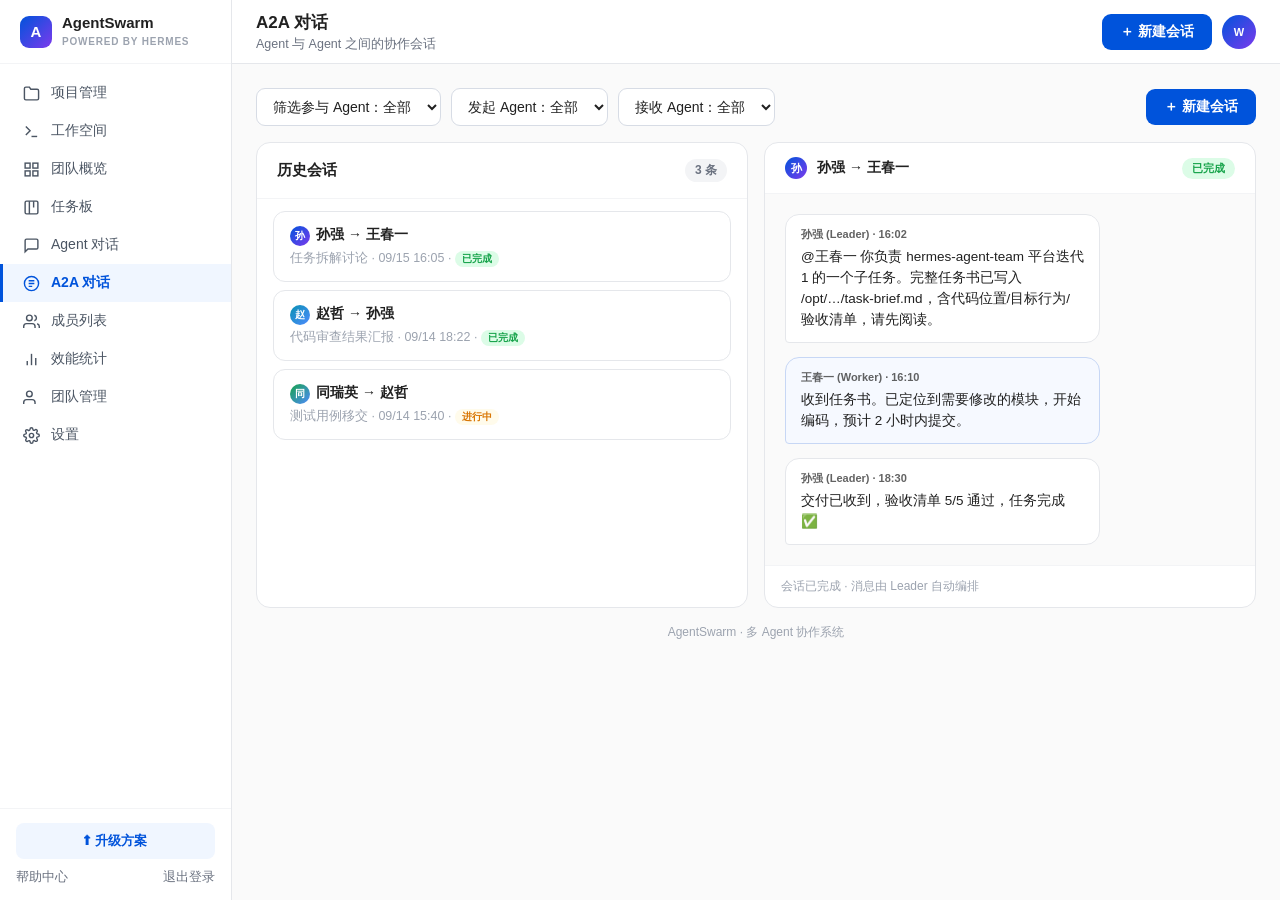
==== agentswarm-ui/a2a.html @ 7c07912c "feat(agentswarm-ui): baseline round2 - add AgentSwarm UI static pages (10 pages)" ====
<!DOCTYPE html>
<html lang="zh-CN">
<head>
<meta charset="UTF-8">
<meta name="viewport" content="width=device-width, initial-scale=1.0">
<title>AgentSwarm - A2A 对话</title>
<style>
*{margin:0;padding:0;box-sizing:border-box}
body{font-family:'Plus Jakarta Sans',-apple-system,'PingFang SC','Microsoft YaHei',sans-serif;background:#fafafa;color:#212121}
.layout{display:flex;min-height:100vh}
.sidebar{width:232px;background:#fff;border-right:1px solid #e5e7eb;position:fixed;top:0;bottom:0;left:0;display:flex;flex-direction:column;z-index:100}
.logo{height:64px;display:flex;align-items:center;gap:10px;padding:0 20px;border-bottom:1px solid #f3f4f6}
.logo-mark{width:32px;height:32px;border-radius:9px;background:linear-gradient(135deg,#0053db,#7c3aed);display:flex;align-items:center;justify-content:center;color:#fff;font-weight:700;font-size:15px}
.logo b{font-size:15px;display:block}.logo small{font-size:10px;color:#9ca3af;letter-spacing:.08em;font-weight:600}
.nav{flex:1;overflow-y:auto;padding:10px 0}
.nav-item{display:flex;align-items:center;gap:11px;padding:10px 20px;font-size:14px;color:#4b5563;text-decoration:none;border-left:3px solid transparent;cursor:pointer}
.nav-item:hover{background:#f9fafb;color:#0053db}
.nav-item.active{background:#f0f6ff;color:#0053db;border-left-color:#0053db;font-weight:600}
.nav-item svg{width:17px;height:17px;flex-shrink:0}
.sidebar-footer{padding:14px 16px;border-top:1px solid #f3f4f6}
.btn-upgrade{display:block;text-align:center;padding:9px;border-radius:8px;background:#f0f6ff;color:#0053db;font-weight:600;font-size:13px;text-decoration:none;margin-bottom:10px}
.sidebar-footer .links{display:flex;justify-content:space-between}
.sidebar-footer .links a{color:#6b7280;font-size:12.5px;text-decoration:none}
.sidebar-footer .links a:hover{color:#0053db}
.main{flex:1;margin-left:232px;display:flex;flex-direction:column}
.header{height:64px;background:#fff;border-bottom:1px solid #e5e7eb;display:flex;align-items:center;justify-content:space-between;padding:0 24px;position:sticky;top:0;z-index:50}
.h-title{font-size:17px;font-weight:700}
.h-sub{font-size:12.5px;color:#6b7280;margin-top:2px}
.header-actions{display:flex;align-items:center;gap:10px}
.icon-btn{width:34px;height:34px;border-radius:8px;border:1px solid #e5e7eb;background:#fff;display:flex;align-items:center;justify-content:center;color:#6b7280;cursor:pointer}
.icon-btn:hover{color:#0053db;border-color:#0053db}
.content{flex:1;padding:24px;max-width:1440px;width:100%}
.grid{display:grid;gap:16px}
.g4{grid-template-columns:repeat(4,1fr)}
.g3{grid-template-columns:repeat(3,1fr)}
.g2{grid-template-columns:repeat(2,1fr)}
.card{background:#fff;border:1px solid #e5e7eb;border-radius:14px}
.card-pad{padding:20px}
.card-head{padding:16px 20px;border-bottom:1px solid #f3f4f6;display:flex;align-items:center;justify-content:space-between;gap:12px}
.card-title{font-size:15px;font-weight:600}
.card-sub{font-size:12.5px;color:#9ca3af;font-weight:400;margin-top:2px}
.stat-label{font-size:13px;color:#6b7280;display:flex;align-items:center;gap:8px;margin-bottom:10px}
.stat-icon{width:34px;height:34px;border-radius:9px;display:flex;align-items:center;justify-content:center;font-size:16px}
.stat-value{font-size:28px;font-weight:700}
.stat-value small{font-size:13px;color:#9ca3af;font-weight:500;margin-left:2px}
.btn{display:inline-flex;align-items:center;gap:6px;padding:9px 18px;border-radius:9px;font-size:14px;font-weight:600;cursor:pointer;border:none;text-decoration:none;font-family:inherit;transition:all .15s}
.btn-primary{background:#0053db;color:#fff}.btn-primary:hover{background:#0043b8}
.btn-outline{border:1px solid #d7dce5;color:#374151;background:#fff}.btn-outline:hover{border-color:#0053db;color:#0053db}
.btn-sm{padding:5px 12px;font-size:12.5px;border-radius:7px}
.btn-danger{border:1px solid #fecaca;color:#dc2626;background:#fff}.btn-danger:hover{background:#fef2f2}
.health-row{display:flex;align-items:center;gap:12px;padding:11px 0;border-bottom:1px solid #f3f4f6;font-size:13.5px}
.health-row:last-child{border-bottom:none}
.dot{width:8px;height:8px;border-radius:50%;flex-shrink:0}
.dot-green{background:#22c55e}.dot-red{background:#ef4444}.dot-amber{background:#f59e0b}
.health-row .lat{margin-left:auto;color:#9ca3af;font-size:12px}
.badge{display:inline-flex;align-items:center;gap:5px;padding:3px 10px;border-radius:12px;font-size:12px;font-weight:600}
.badge-green{background:#dcfce7;color:#16a34a}
.badge-blue{background:#eff6ff;color:#0053db}
.badge-gray{background:#f3f4f6;color:#6b7280}
.badge-orange{background:#fffbeb;color:#d97706}
.badge-red{background:#fee2e2;color:#dc2626}
.badge-purple{background:#f3e8ff;color:#7c3aed}
.team-row{display:flex;align-items:center;gap:14px;padding:14px 0;border-bottom:1px solid #f3f4f6}
.team-row:last-child{border-bottom:none}
.team-ic{width:38px;height:38px;border-radius:10px;display:flex;align-items:center;justify-content:center;font-size:15px;font-weight:700;flex-shrink:0}
.team-name{font-weight:600;font-size:14px}
.team-meta{font-size:12.5px;color:#9ca3af;margin-top:2px}
.toolbar{display:flex;align-items:center;gap:10px;flex-wrap:wrap;margin-bottom:16px}
select,input[type=text],input[type=password],textarea{padding:9px 12px;border:1px solid #d7dce5;border-radius:9px;font-size:14px;background:#fff;color:#212121;outline:none;font-family:inherit}
select:focus,input:focus,textarea:focus{border-color:#0053db}
textarea{min-height:70px;resize:vertical;width:100%}
.kanban{display:grid;grid-template-columns:repeat(4,1fr);gap:14px}
.kb-col{background:#f3f4f6;border-radius:14px;padding:12px;min-height:300px}
.kb-head{display:flex;align-items:center;justify-content:space-between;padding:4px 6px 12px;font-size:13px;font-weight:600}
.kb-count{background:#e5e7eb;color:#6b7280;border-radius:10px;padding:1px 9px;font-size:12px}
.kb-card{background:#fff;border:1px solid #e5e7eb;border-radius:11px;padding:13px;margin-bottom:10px;border-left:3px solid #d7dce5}
.kb-card.b-blue{border-left-color:#0053db}.kb-card.b-green{border-left-color:#22c55e}.kb-card.b-amber{border-left-color:#f59e0b}
.kb-title{font-size:13.5px;font-weight:600;line-height:1.45;margin-bottom:8px}
.kb-meta{display:flex;align-items:center;gap:6px;font-size:12px;color:#9ca3af}
.avatar{width:22px;height:22px;border-radius:50%;background:linear-gradient(135deg,#0053db,#7c3aed);color:#fff;display:inline-flex;align-items:center;justify-content:center;font-size:11px;font-weight:600;flex-shrink:0}
.tabs{display:flex;gap:4px;border-bottom:1px solid #e5e7eb;margin-bottom:16px}
.tab{padding:10px 16px;font-size:14px;color:#6b7280;cursor:pointer;border-bottom:2px solid transparent}
.tab.active{color:#0053db;font-weight:600;border-bottom-color:#0053db}
.chips{display:flex;gap:8px;flex-wrap:wrap}
.chip{padding:7px 15px;border-radius:18px;font-size:13px;border:1px solid #d7dce5;background:#fff;color:#4b5563;cursor:pointer}
.chip.on{background:#0053db;border-color:#0053db;color:#fff;font-weight:600}
.bar-row{display:flex;align-items:center;gap:12px;margin-bottom:14px;font-size:13.5px}
.bar-row .bl{width:64px;font-weight:600;flex-shrink:0}
.bar-track{flex:1;height:10px;background:#eef1f5;border-radius:6px;overflow:hidden}
.bar-fill{height:100%;background:linear-gradient(90deg,#0053db,#4f8bff);border-radius:6px}
.bar-row .bv{width:44px;text-align:right;color:#6b7280;font-size:12.5px;flex-shrink:0}
.donut{width:130px;height:130px;border-radius:50%;background:conic-gradient(#0053db 0 100%,#e5e7eb 100%);display:flex;align-items:center;justify-content:center;margin:0 auto}
.donut i{width:86px;height:86px;border-radius:50%;background:#fff;display:flex;align-items:center;justify-content:center;font-style:normal;font-weight:700;font-size:20px}
.member-row{display:flex;align-items:center;gap:14px;padding:13px 0;border-bottom:1px solid #f3f4f6}
.member-row:last-child{border-bottom:none}
.avatar-lg{width:40px;height:40px;border-radius:50%;color:#fff;display:flex;align-items:center;justify-content:center;font-size:15px;font-weight:700;flex-shrink:0}
.m-name{font-weight:600;font-size:14px;display:flex;align-items:center;gap:8px}
.m-handle{font-size:12.5px;color:#9ca3af;margin-top:2px}
.m-actions{margin-left:auto;display:flex;gap:8px}
.chat-layout{display:grid;grid-template-columns:280px 1fr 260px;gap:16px;height:calc(100vh - 64px - 48px)}
.chat-list{overflow-y:auto}
.chat-item{display:flex;align-items:center;gap:11px;padding:11px 14px;border-bottom:1px solid #f3f4f6;cursor:pointer}
.chat-item:hover{background:#f9fafb}
.chat-item.on{background:#f0f6ff}
.status-dot{width:8px;height:8px;border-radius:50%;flex-shrink:0}
.chat-main{display:flex;flex-direction:column;background:#fff;border:1px solid #e5e7eb;border-radius:14px;overflow:hidden}
.chat-head{padding:14px 20px;border-bottom:1px solid #f3f4f6;display:flex;align-items:center;gap:10px}
.chat-msgs{flex:1;overflow-y:auto;padding:20px;display:flex;flex-direction:column;gap:14px;background:#fafafa}
.bubble{max-width:70%;padding:11px 15px;border-radius:14px;font-size:13.5px;line-height:1.55}
.bubble.me{align-self:flex-end;background:#0053db;color:#fff;border-bottom-right-radius:4px}
.bubble.them{align-self:flex-start;background:#fff;border:1px solid #e5e7eb;border-bottom-left-radius:4px}
.bubble .who{font-size:11px;font-weight:700;opacity:.7;margin-bottom:4px}
.chat-input{padding:14px;border-top:1px solid #f3f4f6;display:flex;gap:10px}
.chat-input input{flex:1}
.empty{padding:60px 20px;text-align:center;color:#9ca3af;font-size:13.5px}
.empty .big{font-size:34px;margin-bottom:12px}
.toggle-row{display:flex;align-items:center;gap:14px;padding:14px 0;border-bottom:1px solid #f3f4f6}
.toggle-row:last-child{border-bottom:none}
.t-title{font-weight:600;font-size:14px}
.t-desc{font-size:12.5px;color:#9ca3af;margin-top:3px}
.switch{margin-left:auto;width:42px;height:24px;border-radius:14px;background:#0053db;position:relative;cursor:pointer;flex-shrink:0}
.switch::after{content:'';position:absolute;width:18px;height:18px;border-radius:50%;background:#fff;top:3px;right:3px}
.switch.off{background:#d7dce5}
.switch.off::after{right:auto;left:3px}
.proj-list-item{padding:14px 16px;border:1px solid #e5e7eb;border-radius:12px;margin-bottom:10px;cursor:pointer;background:#fff}
.proj-list-item:hover{border-color:#0053db}
.proj-list-item.on{border-color:#0053db;background:#f0f6ff}
.p-name{font-weight:600;font-size:14px;margin-bottom:4px}
.p-team{display:inline-block;font-size:11px;padding:2px 8px;border-radius:8px;background:#eff6ff;color:#0053db;font-weight:600;margin-right:6px}
.p-path{font-size:11.5px;color:#9ca3af;margin-top:6px;word-break:break-all}
.filetree{font-size:13.5px}
.ft-item{padding:7px 10px;border-radius:7px;cursor:pointer;display:flex;align-items:center;gap:8px;color:#374151}
.ft-item:hover{background:#f3f4f6}
.ft-folder{font-weight:600}
.form-grid{display:grid;grid-template-columns:1fr 1fr;gap:14px}
.field label{display:block;font-size:13px;color:#4b5563;margin-bottom:6px;font-weight:500}
.field input,.field select,.field textarea{width:100%}
.footer{padding:16px;text-align:center;color:#9ca3af;font-size:12px}
@media(max-width:1200px){.g4,.kanban{grid-template-columns:repeat(2,1fr)}.g3{grid-template-columns:1fr}.chat-layout{grid-template-columns:1fr;height:auto}}
@media(max-width:768px){.sidebar{display:none}.main{margin-left:0}.g4,.kanban,.g2,.form-grid{grid-template-columns:1fr}}
</style>
</head>
<body>
<div class="layout">
<aside class="sidebar">
<div class="logo"><div class="logo-mark">A</div><div><b>AgentSwarm</b><small>POWERED BY HERMES</small></div></div>
<nav class="nav">
<a class="nav-item " href="projects.html"><svg viewBox="0 0 24 24" fill="none" stroke="currentColor" stroke-width="2"><path d="M22 19a2 2 0 0 1-2 2H4a2 2 0 0 1-2-2V5a2 2 0 0 1 2-2h5l2 3h9a2 2 0 0 1 2 2z"/></svg>项目管理</a>
<a class="nav-item " href="workspace.html"><svg viewBox="0 0 24 24" fill="none" stroke="currentColor" stroke-width="2"><polyline points="4 17 10 11 4 5"/><line x1="12" y1="19" x2="20" y2="19"/></svg>工作空间</a>
<a class="nav-item " href="overview.html"><svg viewBox="0 0 24 24" fill="none" stroke="currentColor" stroke-width="2"><rect x="3" y="3" width="7" height="7"/><rect x="14" y="3" width="7" height="7"/><rect x="3" y="14" width="7" height="7"/><rect x="14" y="14" width="7" height="7"/></svg>团队概览</a>
<a class="nav-item " href="board.html"><svg viewBox="0 0 24 24" fill="none" stroke="currentColor" stroke-width="2"><rect x="3" y="3" width="18" height="18" rx="2"/><path d="M9 3v18M15 3v9"/></svg>任务板</a>
<a class="nav-item " href="chat.html"><svg viewBox="0 0 24 24" fill="none" stroke="currentColor" stroke-width="2"><path d="M21 15a2 2 0 0 1-2 2H7l-4 4V5a2 2 0 0 1 2-2h14a2 2 0 0 1 2 2z"/></svg>Agent 对话</a>
<a class="nav-item active" href="a2a.html"><svg viewBox="0 0 24 24" fill="none" stroke="currentColor" stroke-width="2"><path d="M8 12h8M8 8h8M8 16h5"/><circle cx="12" cy="12" r="10"/></svg>A2A 对话</a>
<a class="nav-item " href="members.html"><svg viewBox="0 0 24 24" fill="none" stroke="currentColor" stroke-width="2"><path d="M17 21v-2a4 4 0 0 0-4-4H5a4 4 0 0 0-4 4v2"/><circle cx="9" cy="7" r="4"/><path d="M23 21v-2a4 4 0 0 0-3-3.87M16 3.13a4 4 0 0 1 0 7.75"/></svg>成员列表</a>
<a class="nav-item " href="stats.html"><svg viewBox="0 0 24 24" fill="none" stroke="currentColor" stroke-width="2"><line x1="18" y1="20" x2="18" y2="10"/><line x1="12" y1="20" x2="12" y2="4"/><line x1="6" y1="20" x2="6" y2="14"/></svg>效能统计</a>
<a class="nav-item " href="teams.html"><svg viewBox="0 0 24 24" fill="none" stroke="currentColor" stroke-width="2"><path d="M17 21v-2a4 4 0 0 0-4-4H5a4 4 0 0 0-4 4v2"/><circle cx="9" cy="7" r="4"/></svg>团队管理</a>
<a class="nav-item " href="settings.html"><svg viewBox="0 0 24 24" fill="none" stroke="currentColor" stroke-width="2"><circle cx="12" cy="12" r="3"/><path d="M19.4 15a1.65 1.65 0 0 0 .33 1.82l.06.06a2 2 0 1 1-2.83 2.83l-.06-.06a1.65 1.65 0 0 0-1.82-.33 1.65 1.65 0 0 0-1 1.51V21a2 2 0 0 1-4 0v-.09a1.65 1.65 0 0 0-1-1.51 1.65 1.65 0 0 0-1.82.33l-.06.06a2 2 0 1 1-2.83-2.83l.06-.06a1.65 1.65 0 0 0 .33-1.82 1.65 1.65 0 0 0-1.51-1H3a2 2 0 0 1 0-4h.09a1.65 1.65 0 0 0 1.51-1 1.65 1.65 0 0 0-.33-1.82l-.06-.06a2 2 0 1 1 2.83-2.83l.06.06a1.65 1.65 0 0 0 1.82.33h0a1.65 1.65 0 0 0 1-1.51V3a2 2 0 0 1 4 0v.09a1.65 1.65 0 0 0 1 1.51h0a1.65 1.65 0 0 0 1.82-.33l.06-.06a2 2 0 1 1 2.83 2.83l-.06.06a1.65 1.65 0 0 0-.33 1.82v0a1.65 1.65 0 0 0 1.51 1H21a2 2 0 0 1 0 4h-.09a1.65 1.65 0 0 0-1.51 1z"/></svg>设置</a>
</nav>
<div class="sidebar-footer">
<a class="btn-upgrade" href="#">⬆ 升级方案</a>
<div class="links"><a href="#">帮助中心</a><a href="#">退出登录</a></div>
</div>
</aside>
<div class="main">
<header class="header"><div><div class="h-title">A2A 对话</div><div class="h-sub">Agent 与 Agent 之间的协作会话</div></div>
<div class="header-actions"><button class="btn btn-primary">＋ 新建会话</button><div class="avatar" style="width:34px;height:34px">W</div></div></header>
<main class="content">

<div class="toolbar">
<select><option>筛选参与 Agent：全部</option><option>孙强</option><option>王春一</option><option>赵哲</option></select>
<select><option>发起 Agent：全部</option></select>
<select><option>接收 Agent：全部</option></select>
<div style="flex:1"></div>
<button class="btn btn-primary">＋ 新建会话</button>
</div>
<div class="grid g2">
<div class="card" style="overflow:hidden">
<div class="card-head"><div class="card-title">历史会话</div><span class="badge badge-gray">3 条</span></div>
<div style="padding:12px 16px">
<div class="proj-list-item" style="margin-bottom:8px"><div class="p-name"><span class="avatar" style="width:20px;height:20px;font-size:10px;margin-right:6px">孙</span>孙强 → 王春一</div><div class="team-meta">任务拆解讨论 · 09/15 16:05 · <span class="badge badge-green" style="font-size:10px;padding:1px 7px">已完成</span></div></div>
<div class="proj-list-item" style="margin-bottom:8px"><div class="p-name"><span class="avatar" style="width:20px;height:20px;font-size:10px;margin-right:6px;background:linear-gradient(135deg,#0891b2,#4f8bff)">赵</span>赵哲 → 孙强</div><div class="team-meta">代码审查结果汇报 · 09/14 18:22 · <span class="badge badge-green" style="font-size:10px;padding:1px 7px">已完成</span></div></div>
<div class="proj-list-item"><div class="p-name"><span class="avatar" style="width:20px;height:20px;font-size:10px;margin-right:6px;background:linear-gradient(135deg,#16a34a,#4f8bff)">同</span>同瑞英 → 赵哲</div><div class="team-meta">测试用例移交 · 09/14 15:40 · <span class="badge badge-orange" style="font-size:10px;padding:1px 7px">进行中</span></div></div>
</div>
</div>
<div class="card" style="display:flex;flex-direction:column;overflow:hidden">
<div class="chat-head"><span class="avatar">孙</span><b style="font-size:14px">孙强 → 王春一</b><span class="badge badge-green" style="font-size:11px;margin-left:auto">已完成</span></div>
<div class="chat-msgs">
<div class="bubble them"><div class="who">孙强 (Leader) · 16:02</div>@王春一 你负责 hermes-agent-team 平台迭代 1 的一个子任务。完整任务书已写入 /opt/…/task-brief.md，含代码位置/目标行为/验收清单，请先阅读。</div>
<div class="bubble them" style="border-color:#c7d7f5;background:#f6f9ff"><div class="who">王春一 (Worker) · 16:10</div>收到任务书。已定位到需要修改的模块，开始编码，预计 2 小时内提交。</div>
<div class="bubble them"><div class="who">孙强 (Leader) · 18:30</div>交付已收到，验收清单 5/5 通过，任务完成 ✅</div>
</div>
<div style="padding:12px 16px;border-top:1px solid #f3f4f6;font-size:12px;color:#9ca3af">会话已完成 · 消息由 Leader 自动编排</div>
</div>
</div>

<div class="footer">AgentSwarm · 多 Agent 协作系统</div>
</main>
</div>
</div>
</body>
</html>
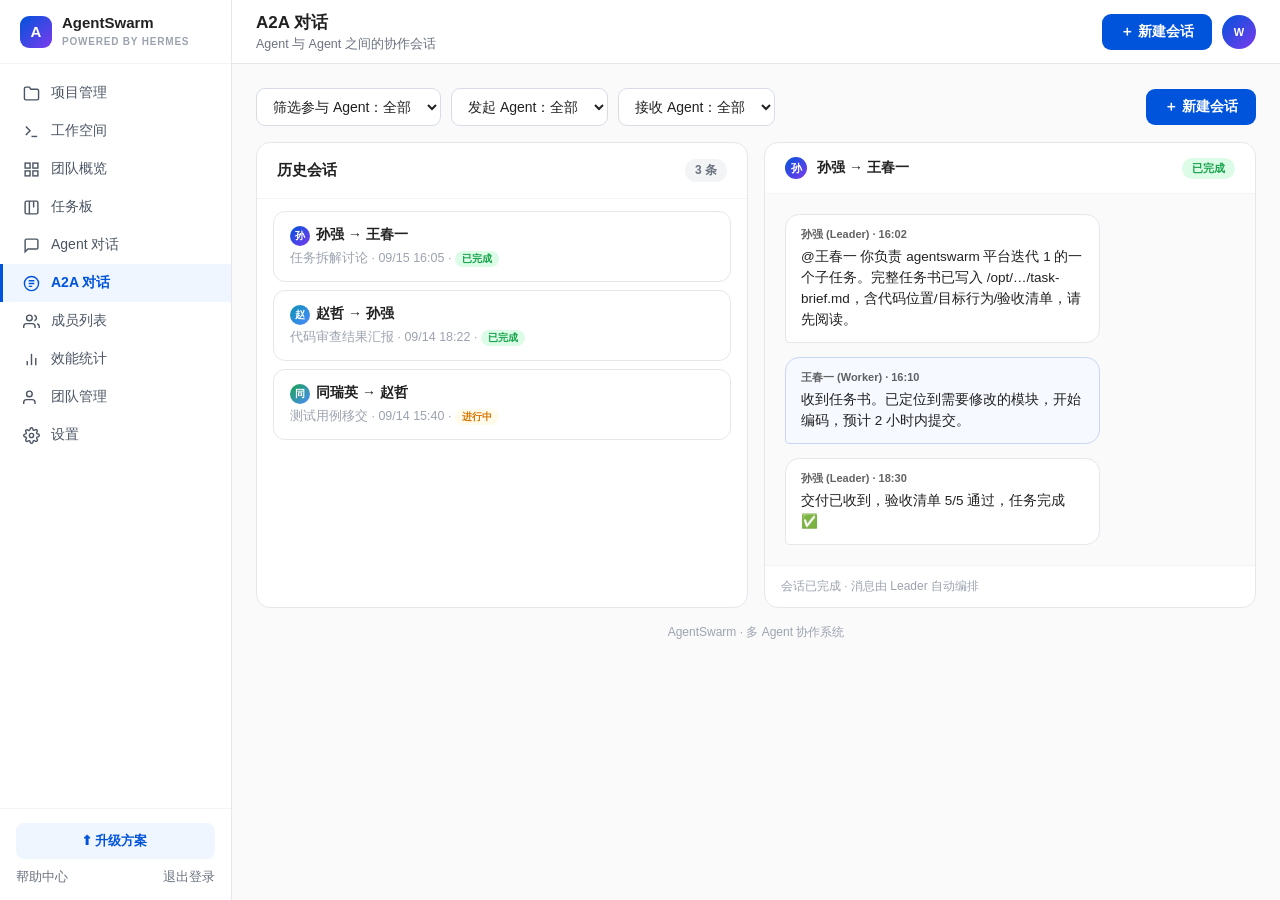
==== commit 5dfbef83: "chore: rename hermes-agent-team references to agentswarm after /opt/agent-swarm migration" ====
--- a/agentswarm-ui/a2a.html
+++ b/agentswarm-ui/a2a.html
@@ -3,10 +3,13 @@
 <head>
 <meta charset="UTF-8">
 <meta name="viewport" content="width=device-width, initial-scale=1.0">
+<link rel="icon" type="image/svg+xml" href="data:image/svg+xml,%3Csvg xmlns='http://www.w3.org/2000/svg' viewBox='0 0 32 32'%3E%3Cdefs%3E%3ClinearGradient id='g' x1='0' x2='1' y1='0' y2='1'%3E%3Cstop offset='0' stop-color='%230053db'/%3E%3Cstop offset='1' stop-color='%237c3aed'/%3E%3C/linearGradient%3E%3C/defs%3E%3Crect width='32' height='32' rx='9' fill='url(%23g)'/%3E%3Ctext x='16' y='22.5' font-family='Arial,Helvetica,sans-serif' font-size='17' font-weight='700' fill='%23ffffff' text-anchor='middle'%3EA%3C/text%3E%3C/svg%3E">
 <title>AgentSwarm - A2A 对话</title>
 <style>
 *{margin:0;padding:0;box-sizing:border-box}
 body{font-family:'Plus Jakarta Sans',-apple-system,'PingFang SC','Microsoft YaHei',sans-serif;background:#fafafa;color:#212121}
+html{scroll-behavior:smooth}
+:focus-visible{outline:2px solid #0053db;outline-offset:2px;border-radius:4px}
 .layout{display:flex;min-height:100vh}
 .sidebar{width:232px;background:#fff;border-right:1px solid #e5e7eb;position:fixed;top:0;bottom:0;left:0;display:flex;flex-direction:column;z-index:100}
 .logo{height:64px;display:flex;align-items:center;gap:10px;padding:0 20px;border-bottom:1px solid #f3f4f6}
@@ -185,7 +188,7 @@
 <div class="card" style="display:flex;flex-direction:column;overflow:hidden">
 <div class="chat-head"><span class="avatar">孙</span><b style="font-size:14px">孙强 → 王春一</b><span class="badge badge-green" style="font-size:11px;margin-left:auto">已完成</span></div>
 <div class="chat-msgs">
-<div class="bubble them"><div class="who">孙强 (Leader) · 16:02</div>@王春一 你负责 hermes-agent-team 平台迭代 1 的一个子任务。完整任务书已写入 /opt/…/task-brief.md，含代码位置/目标行为/验收清单，请先阅读。</div>
+<div class="bubble them"><div class="who">孙强 (Leader) · 16:02</div>@王春一 你负责 agentswarm 平台迭代 1 的一个子任务。完整任务书已写入 /opt/…/task-brief.md，含代码位置/目标行为/验收清单，请先阅读。</div>
 <div class="bubble them" style="border-color:#c7d7f5;background:#f6f9ff"><div class="who">王春一 (Worker) · 16:10</div>收到任务书。已定位到需要修改的模块，开始编码，预计 2 小时内提交。</div>
 <div class="bubble them"><div class="who">孙强 (Leader) · 18:30</div>交付已收到，验收清单 5/5 通过，任务完成 ✅</div>
 </div>
